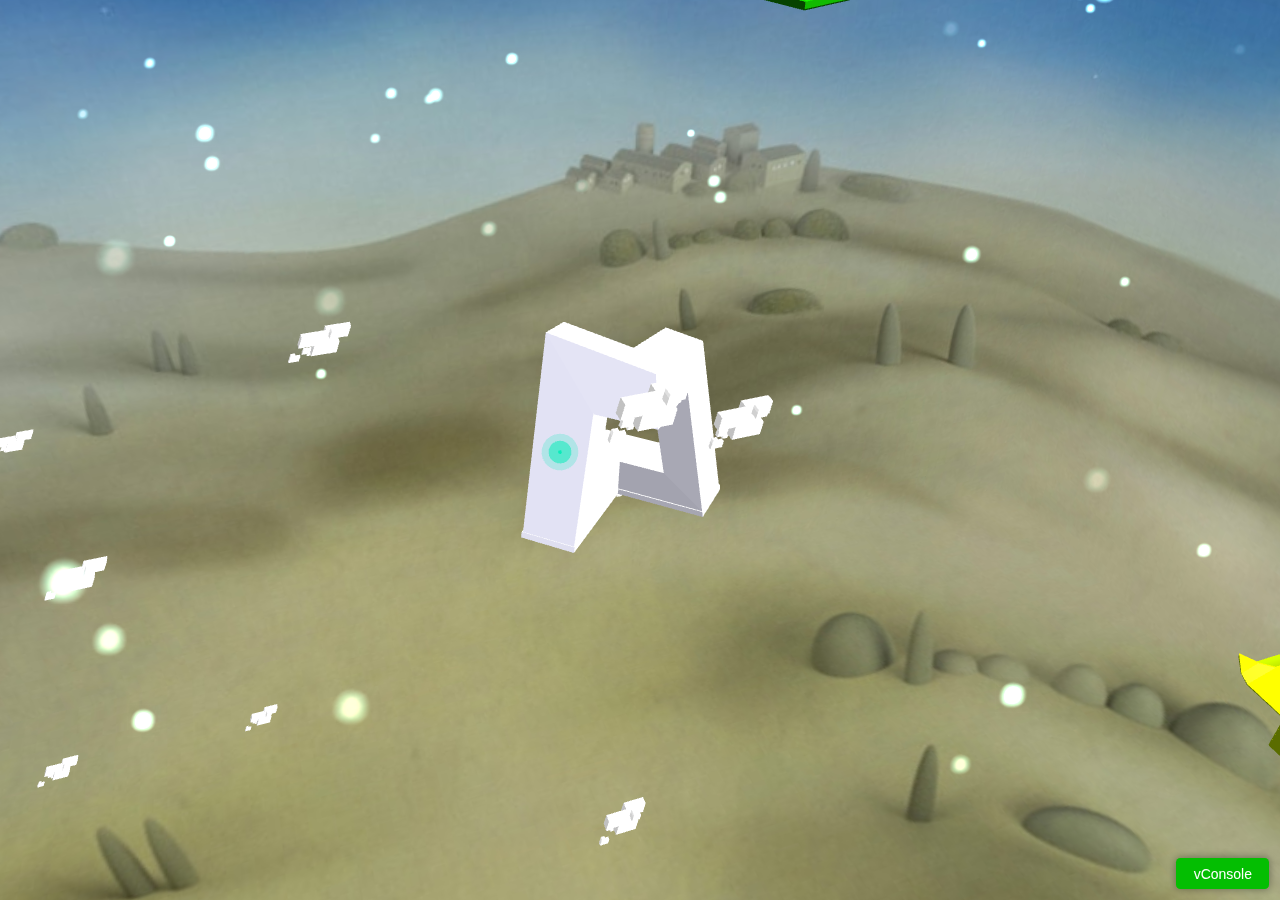
==== index.html @ 45b5a869 "空间练习" ====
<!doctype html>
<html>

	<head>
		<meta charset="utf-8">
		<link type="text/css" rel="stylesheet" href="css/common.css" />
		<title>空间练习</title>
		<meta name="viewport" content="width=device-width, initial-scale=1,maximum-scale=1, user-scalable=no">

		<script src="lib/jquery-2.1.1.min.js"></script>
		<script src="lib/three.min.js"></script>
		<!--<script src="js/OrbitControls.js"></script>-->
		<script src="js/OrbitControls-Touch.js"></script>
		<script src="js/DeviceOrientationControls.js"></script>
		<script src="js/Controls.js"></script>
		<script src="lib/TweenMax.min.js"></script>
		<script src="lib/chroma.js"></script>
		<script src="lib/vconsole.min.js"></script>
		

		<script>
			(function(doc, win) {
				var docEl = doc.documentElement,
					resizeEvt = 'onorientationchange' in window ? 'onorientationchange' : 'resize',
					recalc = function() {
						var clientWidth = docEl.clientWidth;
						if(!clientWidth) return;
						if(clientWidth >= 640) {
							docEl.style.fontSize = '100px';
						} else {
							docEl.style.fontSize = 100 * (clientWidth / 640) + 'px';
						}
					};

				if(!doc.addEventListener) return;
				win.addEventListener(resizeEvt, recalc, false);
				doc.addEventListener('DOMContentLoaded', recalc, false);
			})(document, window);
		</script>

		<style>
			#back {
				position: absolute;
				width: 2rem;
				height: .8rem;
				color: #ffffff;
				font-size: .5rem;
				bottom: .5rem;
				left: 1rem;
				opacity: 0;
			}
			
			.back_in {
				animation: a_back_in 0.5s ease-out forwards;
			}
			
			@keyframes a_back_in {
				0% {
					opacity: 0;
					left: 1rem;
				}
				100% {
					opacity: 1;
					left: 0;
				}
			}
			
			.back_out {
				animation: a_back_out 0.5s ease-out forwards;
			}
			
			@keyframes a_back_out {
				0% {
					opacity: 1;
					left: 0;
				}
				100% {
					opacity: 0;
					left: 1rem;
				}
			}
		</style>

	</head>

	<body>
		<div id="wrapper">
			<div id="canvas-frame"></div>
		</div>

		<div id="back">
			back >
		</div>

		<script src="js/Clouds.js"></script>
		<script src="js/Ball.js"></script>
		<script src="js/Particles.js"></script>
		<script src="js/Main.js"></script>

	</body>

</html>
---- css/common.css ----
*{ padding:0;  margin:0}

html, body {position: relative;height: 100%; overflow:hidden;}

table,td,tr,th{ padding:0; margin:0; border:0}



#wrapper{position:absolute; width:100%; height:100%; background:#000;}


#canvas-frame{
	width: 100%;
	height: 100%;
}
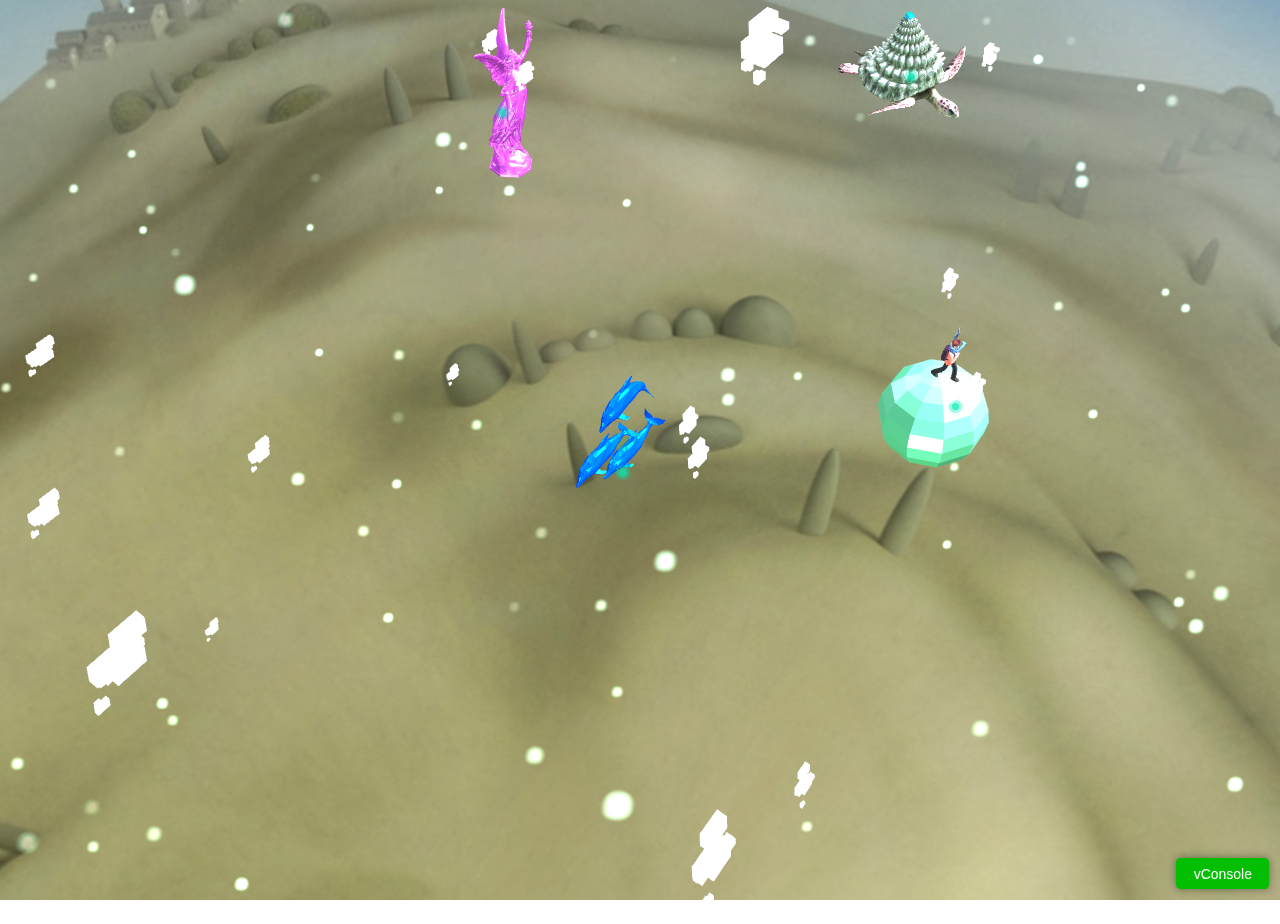
==== commit 7662eab3: "空间练习" ====
--- a/index.html
+++ b/index.html
@@ -9,6 +9,10 @@
 
 		<script src="lib/jquery-2.1.1.min.js"></script>
 		<script src="lib/three.min.js"></script>
+		<script src="lib/PLYLoader.js"></script>
+		<script src="lib/SEA3D.js"></script>
+		<script src="lib/SEA3DLoader.js"></script>
+		<script src="lib/SEA3DLZMA.js"></script>
 		<!--<script src="js/OrbitControls.js"></script>-->
 		<script src="js/OrbitControls-Touch.js"></script>
 		<script src="js/DeviceOrientationControls.js"></script>
@@ -79,11 +83,23 @@
 					left: 1rem;
 				}
 			}
+			
+			#loading{
+				position: absolute;
+				width: 100%;
+				height: 0.5rem;
+				font-size: 0.24rem;
+				color: #000000;
+				text-align: center;
+				top: 50%;
+				transform: translate(0,-50%);
+			}
 		</style>
 
 	</head>
 
 	<body>
+		<div id="loading">Loading...</div>
 		<div id="wrapper">
 			<div id="canvas-frame"></div>
 		</div>
@@ -92,6 +108,10 @@
 			back >
 		</div>
 
+		<script src="js/Model1.js"></script>
+		<script src="js/Model2.js"></script>
+		<script src="js/Model3.js"></script>
+		<script src="js/Model4.js"></script>
 		<script src="js/Clouds.js"></script>
 		<script src="js/Ball.js"></script>
 		<script src="js/Particles.js"></script>
--- a/css/common.css
+++ b/css/common.css
@@ -6,10 +6,24 @@
 
 
 
-#wrapper{position:absolute; width:100%; height:100%; background:#000;}
+#wrapper{position:absolute; width:100%; height:100%; background:#000; display: none;}
 
 
 #canvas-frame{
+	position: absolute;
 	width: 100%;
 	height: 100%;
+}
+
+.wrapper_show{
+	animation: a_show 0.5s alternate forwards;
+}
+
+@keyframes a_show {
+	0% {
+		opacity: 0;
+	}
+	100% {
+		opacity: 1;
+	}
 }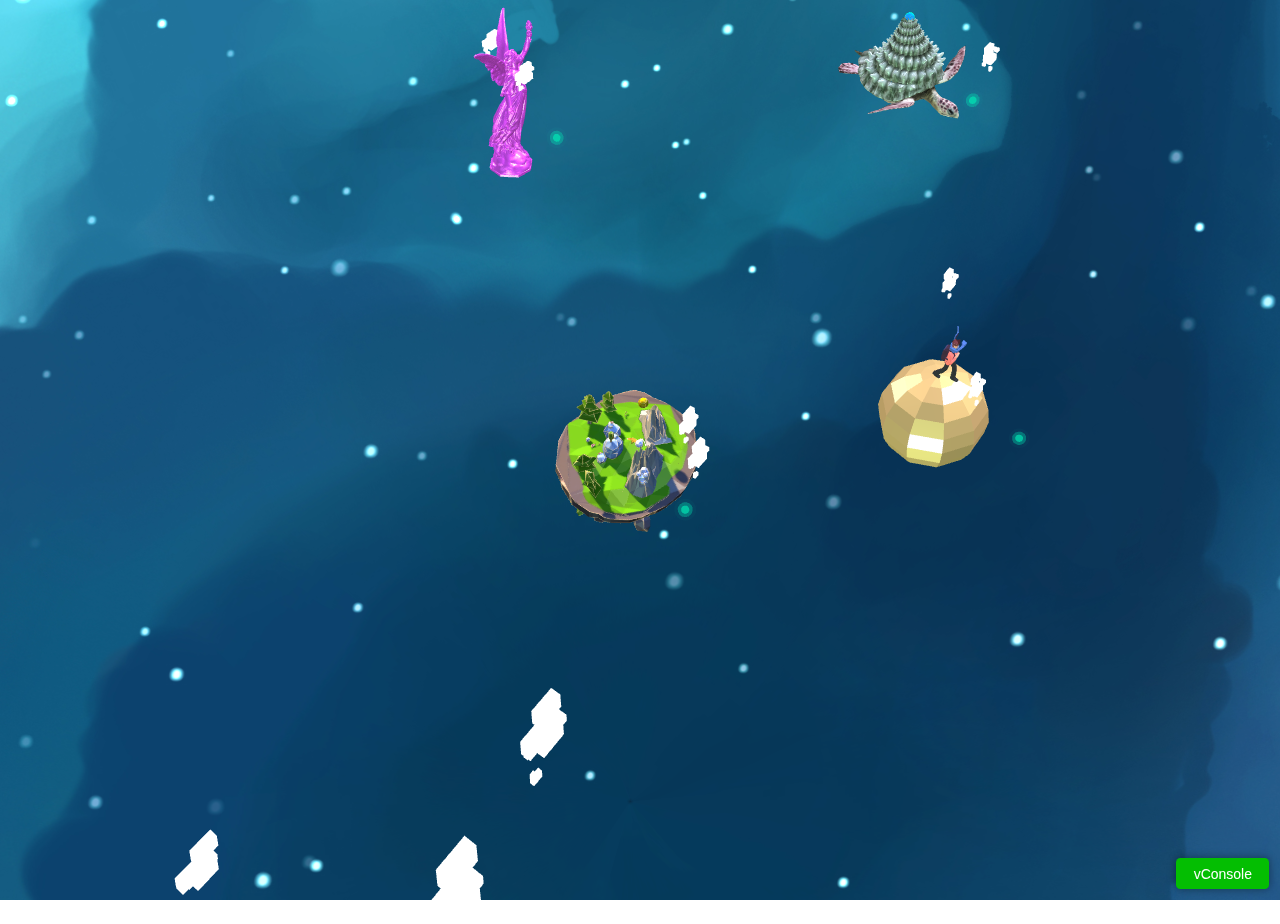
==== commit 44d0879a: "空间练习" ====
--- a/index.html
+++ b/index.html
@@ -13,6 +13,10 @@
 		<script src="lib/SEA3D.js"></script>
 		<script src="lib/SEA3DLoader.js"></script>
 		<script src="lib/SEA3DLZMA.js"></script>
+		
+		<script src="lib/NURBSCurve.js"></script>
+		<script src="lib/NURBSUtils.js"></script>
+		<script src="lib/FBXLoader.js"></script>
 		<!--<script src="js/OrbitControls.js"></script>-->
 		<script src="js/OrbitControls-Touch.js"></script>
 		<script src="js/DeviceOrientationControls.js"></script>
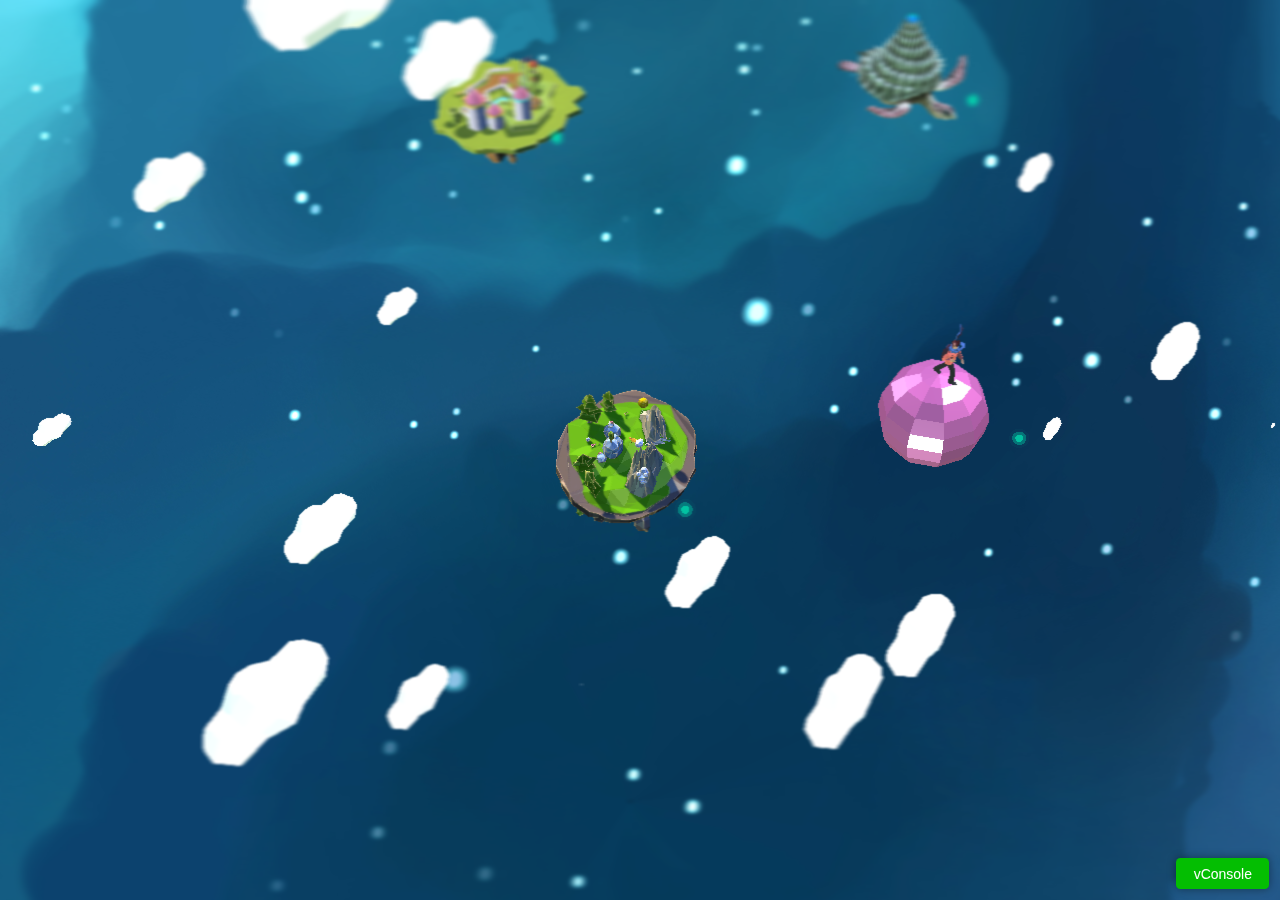
==== commit 26911d5a: "更新" ====
--- a/index.html
+++ b/index.html
@@ -14,9 +14,13 @@
 		<script src="lib/SEA3DLoader.js"></script>
 		<script src="lib/SEA3DLZMA.js"></script>
 		
-		<script src="lib/NURBSCurve.js"></script>
-		<script src="lib/NURBSUtils.js"></script>
-		<script src="lib/FBXLoader.js"></script>
+		<script src="lib/shader/CopyShader.js"></script>
+		<script src="lib/shader/EffectComposer.js"></script>
+		<script src="lib/shader/RenderPass.js"></script>
+		<script src="lib/shader/ShaderPass.js"></script>
+		<script src="lib/shader/HorizontalTiltShiftShader.js"></script>
+		<script src="lib/shader/VerticalTiltShiftShader.js"></script>
+		
 		<!--<script src="js/OrbitControls.js"></script>-->
 		<script src="js/OrbitControls-Touch.js"></script>
 		<script src="js/DeviceOrientationControls.js"></script>
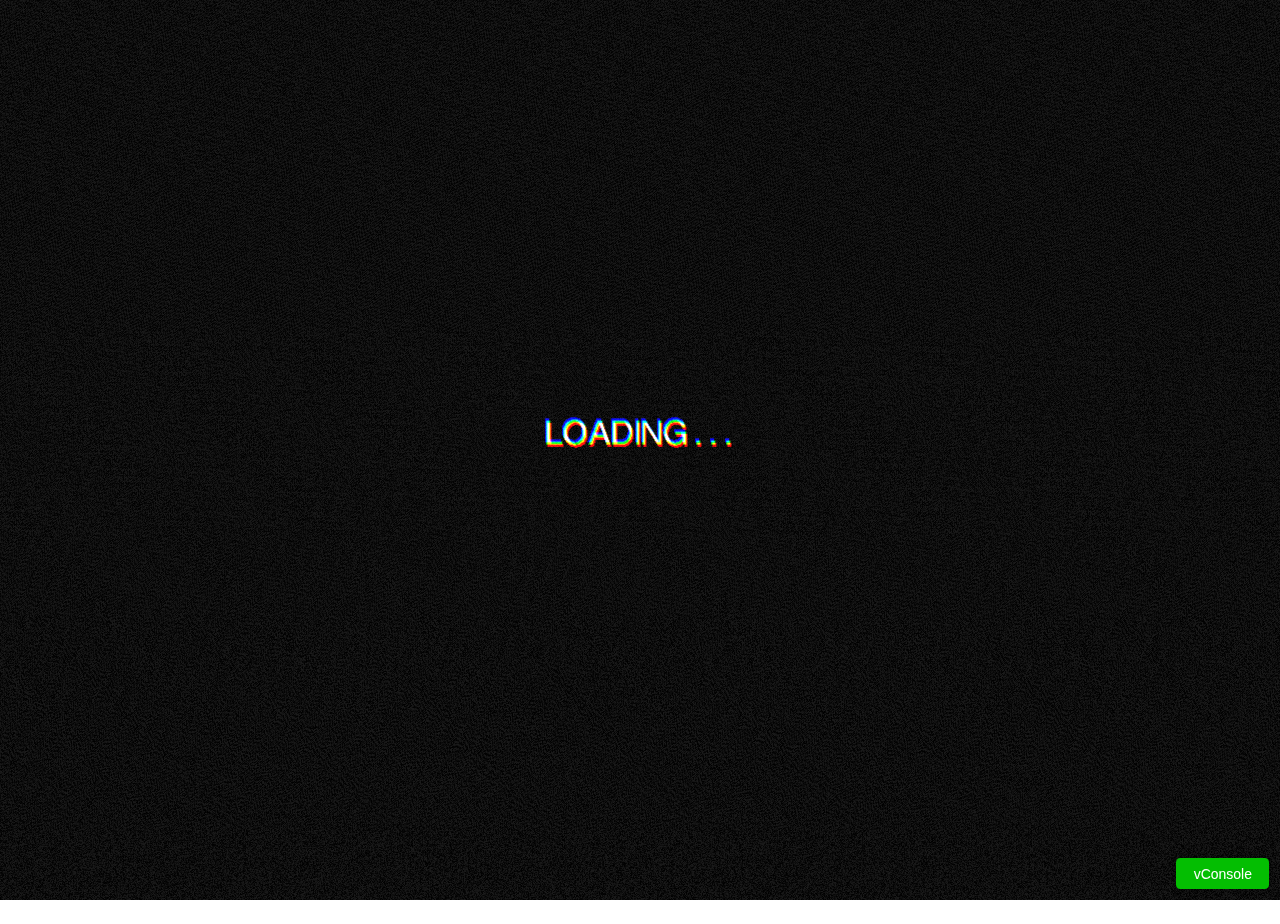
==== commit e09daeea: "更新" ====
--- a/index.html
+++ b/index.html
@@ -21,6 +21,9 @@
 		<script src="lib/shader/HorizontalTiltShiftShader.js"></script>
 		<script src="lib/shader/VerticalTiltShiftShader.js"></script>
 		
+		<script src="lib/shader/DigitalGlitch.js"></script>
+		<script src="lib/shader/GlitchPass.js"></script>
+		
 		<!--<script src="js/OrbitControls.js"></script>-->
 		<script src="js/OrbitControls-Touch.js"></script>
 		<script src="js/DeviceOrientationControls.js"></script>
@@ -28,6 +31,8 @@
 		<script src="lib/TweenMax.min.js"></script>
 		<script src="lib/chroma.js"></script>
 		<script src="lib/vconsole.min.js"></script>
+		
+		<script src="lib/preloadjs-NEXT.min.js"></script>
 		
 
 		<script>
@@ -107,7 +112,7 @@
 	</head>
 
 	<body>
-		<div id="loading">Loading...</div>
+		<!--<div id="loading">Loading...</div>-->
 		<div id="wrapper">
 			<div id="canvas-frame"></div>
 		</div>
